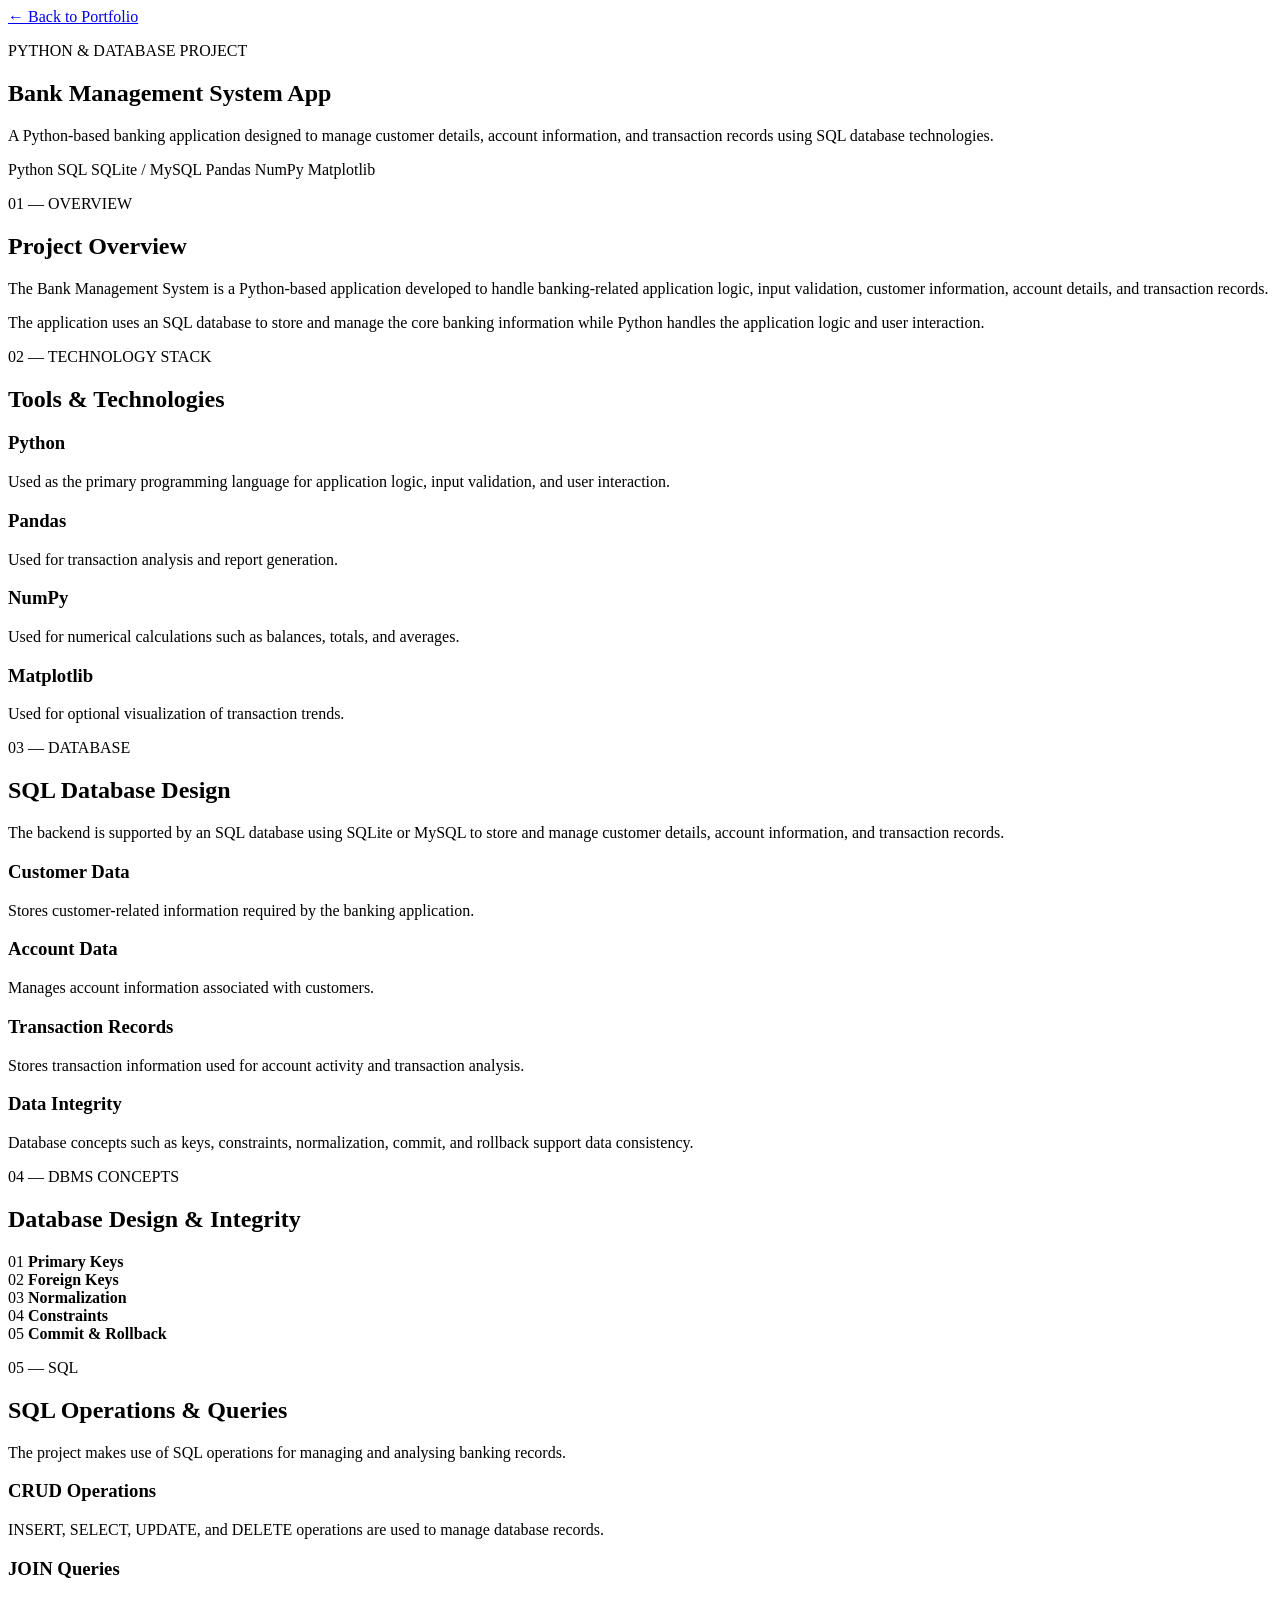
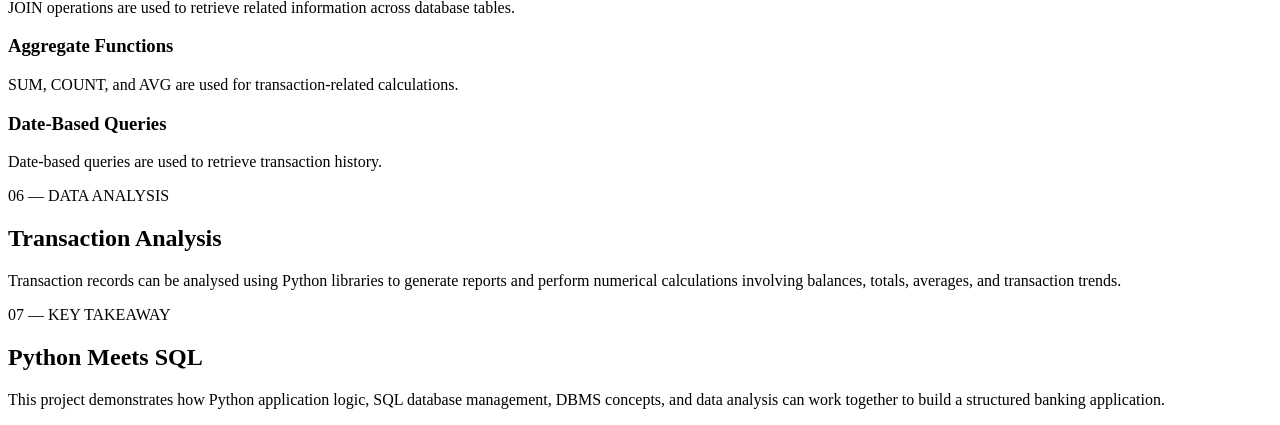
==== bank-management.html @ 498577bf "Add files via upload" ====
<!DOCTYPE html>
<html lang="en">
<head>
    <meta charset="UTF-8">
    <meta name="viewport" content="width=device-width, initial-scale=1.0">
    <title>Bank Management System | Tanvi Waje</title>
</head><link rel="stylesheet" href="../css/style.css">
<body>
    <!-- =========================================
     BANK MANAGEMENT SYSTEM CASE STUDY
     ========================================= -->

<header class="case-study-nav">

    <a href="../index.html" class="back-link">
        ← Back to Portfolio
    </a>

</header>


<main class="case-study">


    <!-- HERO -->

    <section class="case-hero">

        <p class="section-label">
            PYTHON & DATABASE PROJECT
        </p>

        <h1>
            Bank Management System App
        </h1>

        <p class="case-intro">
            A Python-based banking application designed to manage
            customer details, account information, and transaction
            records using SQL database technologies.
        </p>

        <div class="case-tags">

            <span>Python</span>
            <span>SQL</span>
            <span>SQLite / MySQL</span>
            <span>Pandas</span>
            <span>NumPy</span>
            <span>Matplotlib</span>

        </div>

    </section>


    <!-- OVERVIEW -->

    <section class="case-section">

        <p class="section-label">
            01 — OVERVIEW
        </p>

        <h2>Project Overview</h2>

        <p>
            The Bank Management System is a Python-based application
            developed to handle banking-related application logic,
            input validation, customer information, account details,
            and transaction records.
        </p>

        <p>
            The application uses an SQL database to store and manage
            the core banking information while Python handles the
            application logic and user interaction.
        </p>

    </section>


    <!-- TECHNOLOGY -->

    <section class="case-section">

        <p class="section-label">
            02 — TECHNOLOGY STACK
        </p>

        <h2>Tools & Technologies</h2>

        <div class="case-feature-grid">


            <div class="case-feature">

                <h3>Python</h3>

                <p>
                    Used as the primary programming language for
                    application logic, input validation, and
                    user interaction.
                </p>

            </div>


            <div class="case-feature">

                <h3>Pandas</h3>

                <p>
                    Used for transaction analysis and
                    report generation.
                </p>

            </div>


            <div class="case-feature">

                <h3>NumPy</h3>

                <p>
                    Used for numerical calculations such as
                    balances, totals, and averages.
                </p>

            </div>


            <div class="case-feature">

                <h3>Matplotlib</h3>

                <p>
                    Used for optional visualization of
                    transaction trends.
                </p>

            </div>

        </div>

    </section>


    <!-- DATABASE -->

    <section class="case-section">

        <p class="section-label">
            03 — DATABASE
        </p>

        <h2>SQL Database Design</h2>

        <p>
            The backend is supported by an SQL database using
            SQLite or MySQL to store and manage customer details,
            account information, and transaction records.
        </p>


        <div class="case-feature-grid">


            <div class="case-feature">

                <h3>Customer Data</h3>

                <p>
                    Stores customer-related information required
                    by the banking application.
                </p>

            </div>


            <div class="case-feature">

                <h3>Account Data</h3>

                <p>
                    Manages account information associated with
                    customers.
                </p>

            </div>


            <div class="case-feature">

                <h3>Transaction Records</h3>

                <p>
                    Stores transaction information used for
                    account activity and transaction analysis.
                </p>

            </div>


            <div class="case-feature">

                <h3>Data Integrity</h3>

                <p>
                    Database concepts such as keys, constraints,
                    normalization, commit, and rollback support
                    data consistency.
                </p>

            </div>

        </div>

    </section>


    <!-- DBMS CONCEPTS -->

    <section class="case-section">

        <p class="section-label">
            04 — DBMS CONCEPTS
        </p>

        <h2>Database Design & Integrity</h2>

        <div class="model-list">


            <div class="model-item">

                <span>01</span>

                <strong>
                    Primary Keys
                </strong>

            </div>


            <div class="model-item">

                <span>02</span>

                <strong>
                    Foreign Keys
                </strong>

            </div>


            <div class="model-item">

                <span>03</span>

                <strong>
                    Normalization
                </strong>

            </div>


            <div class="model-item">

                <span>04</span>

                <strong>
                    Constraints
                </strong>

            </div>


            <div class="model-item">

                <span>05</span>

                <strong>
                    Commit & Rollback
                </strong>

            </div>


        </div>

    </section>


    <!-- SQL OPERATIONS -->

    <section class="case-section">

        <p class="section-label">
            05 — SQL
        </p>

        <h2>SQL Operations & Queries</h2>

        <p>
            The project makes use of SQL operations for managing
            and analysing banking records.
        </p>


        <div class="case-feature-grid">


            <div class="case-feature">

                <h3>CRUD Operations</h3>

                <p>
                    INSERT, SELECT, UPDATE, and DELETE operations
                    are used to manage database records.
                </p>

            </div>


            <div class="case-feature">

                <h3>JOIN Queries</h3>

                <p>
                    JOIN operations are used to retrieve related
                    information across database tables.
                </p>

            </div>


            <div class="case-feature">

                <h3>Aggregate Functions</h3>

                <p>
                    SUM, COUNT, and AVG are used for
                    transaction-related calculations.
                </p>

            </div>


            <div class="case-feature">

                <h3>Date-Based Queries</h3>

                <p>
                    Date-based queries are used to retrieve
                    transaction history.
                </p>

            </div>

        </div>

    </section>


    <!-- DATA ANALYSIS -->

    <section class="case-section">

        <p class="section-label">
            06 — DATA ANALYSIS
        </p>

        <h2>Transaction Analysis</h2>

        <p>
            Transaction records can be analysed using Python
            libraries to generate reports and perform numerical
            calculations involving balances, totals, averages,
            and transaction trends.
        </p>

    </section>


    <!-- KEY TAKEAWAY -->

    <section class="case-section case-highlight">

        <p class="section-label">
            07 — KEY TAKEAWAY
        </p>

        <h2>Python Meets SQL</h2>

        <p>
            This project demonstrates how Python application logic,
            SQL database management, DBMS concepts, and data analysis
            can work together to build a structured banking application.
        </p>

    </section>


</main>
</body>
</html>
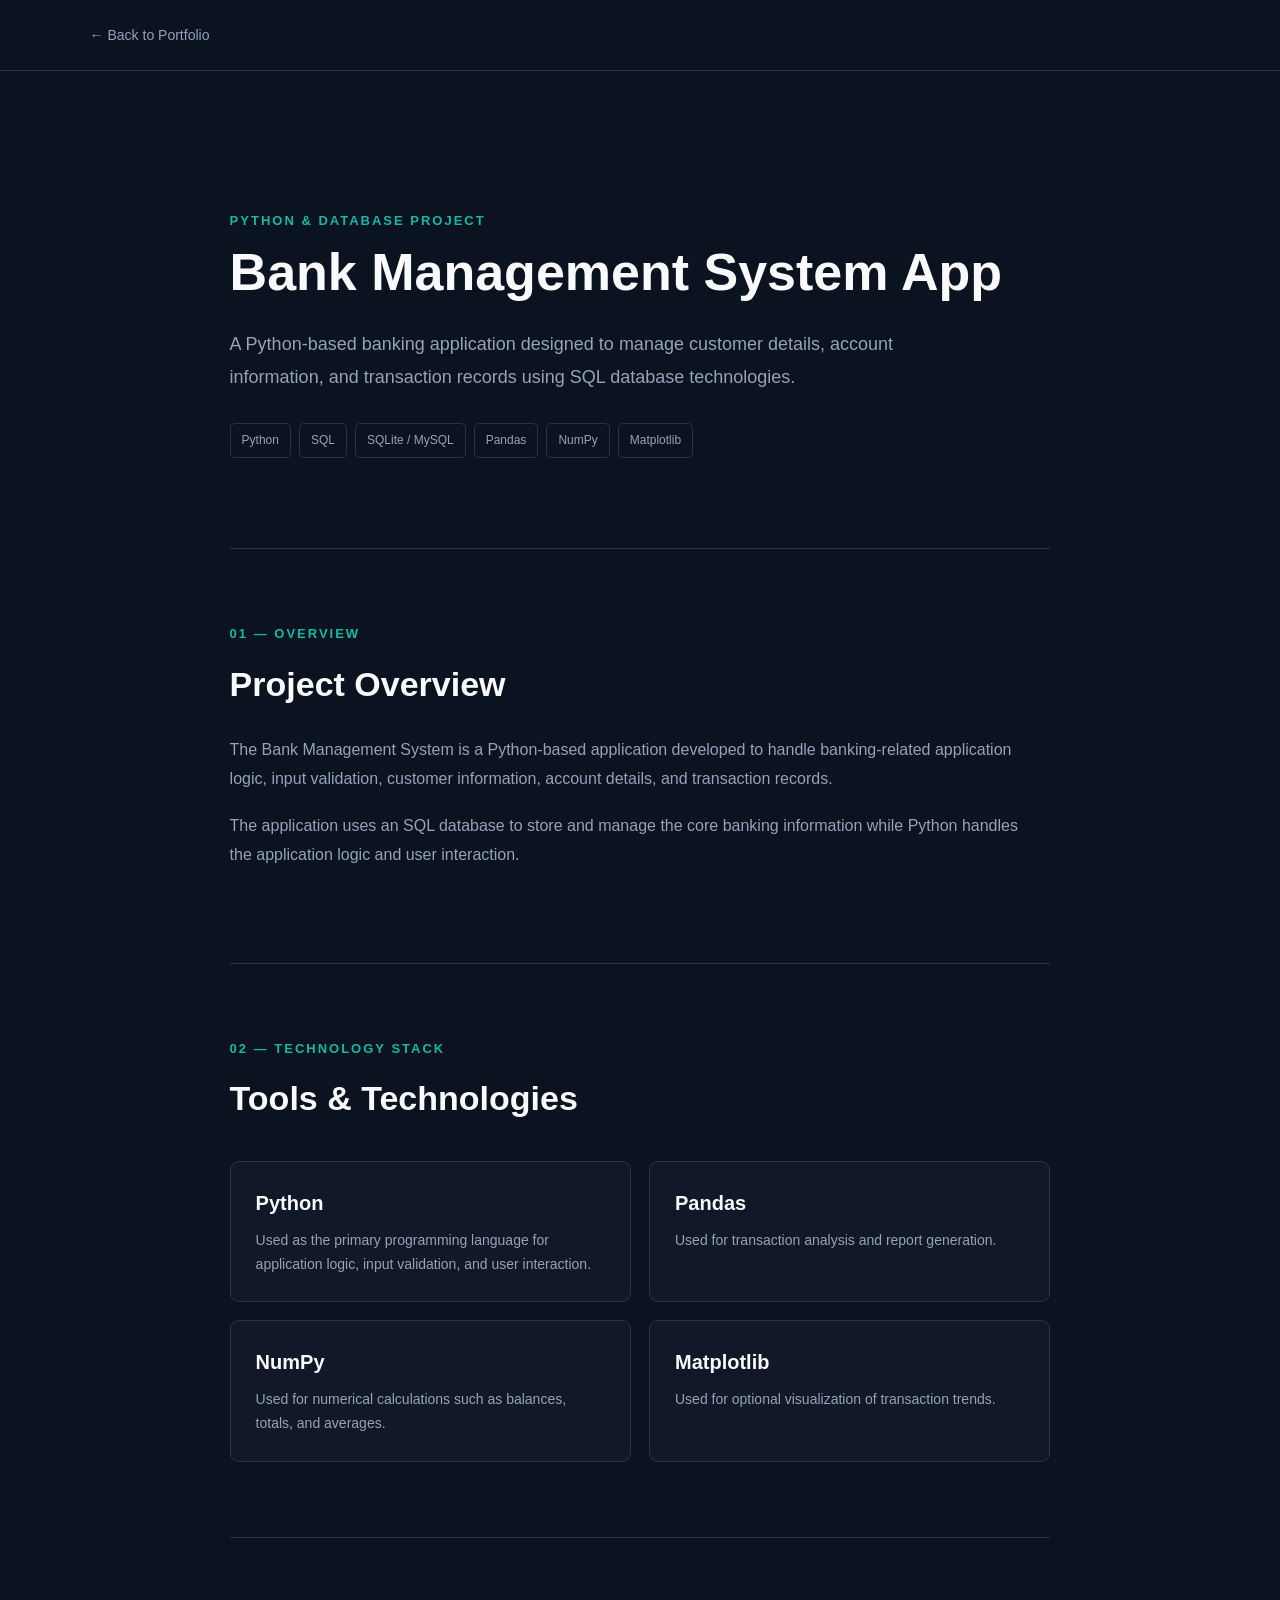
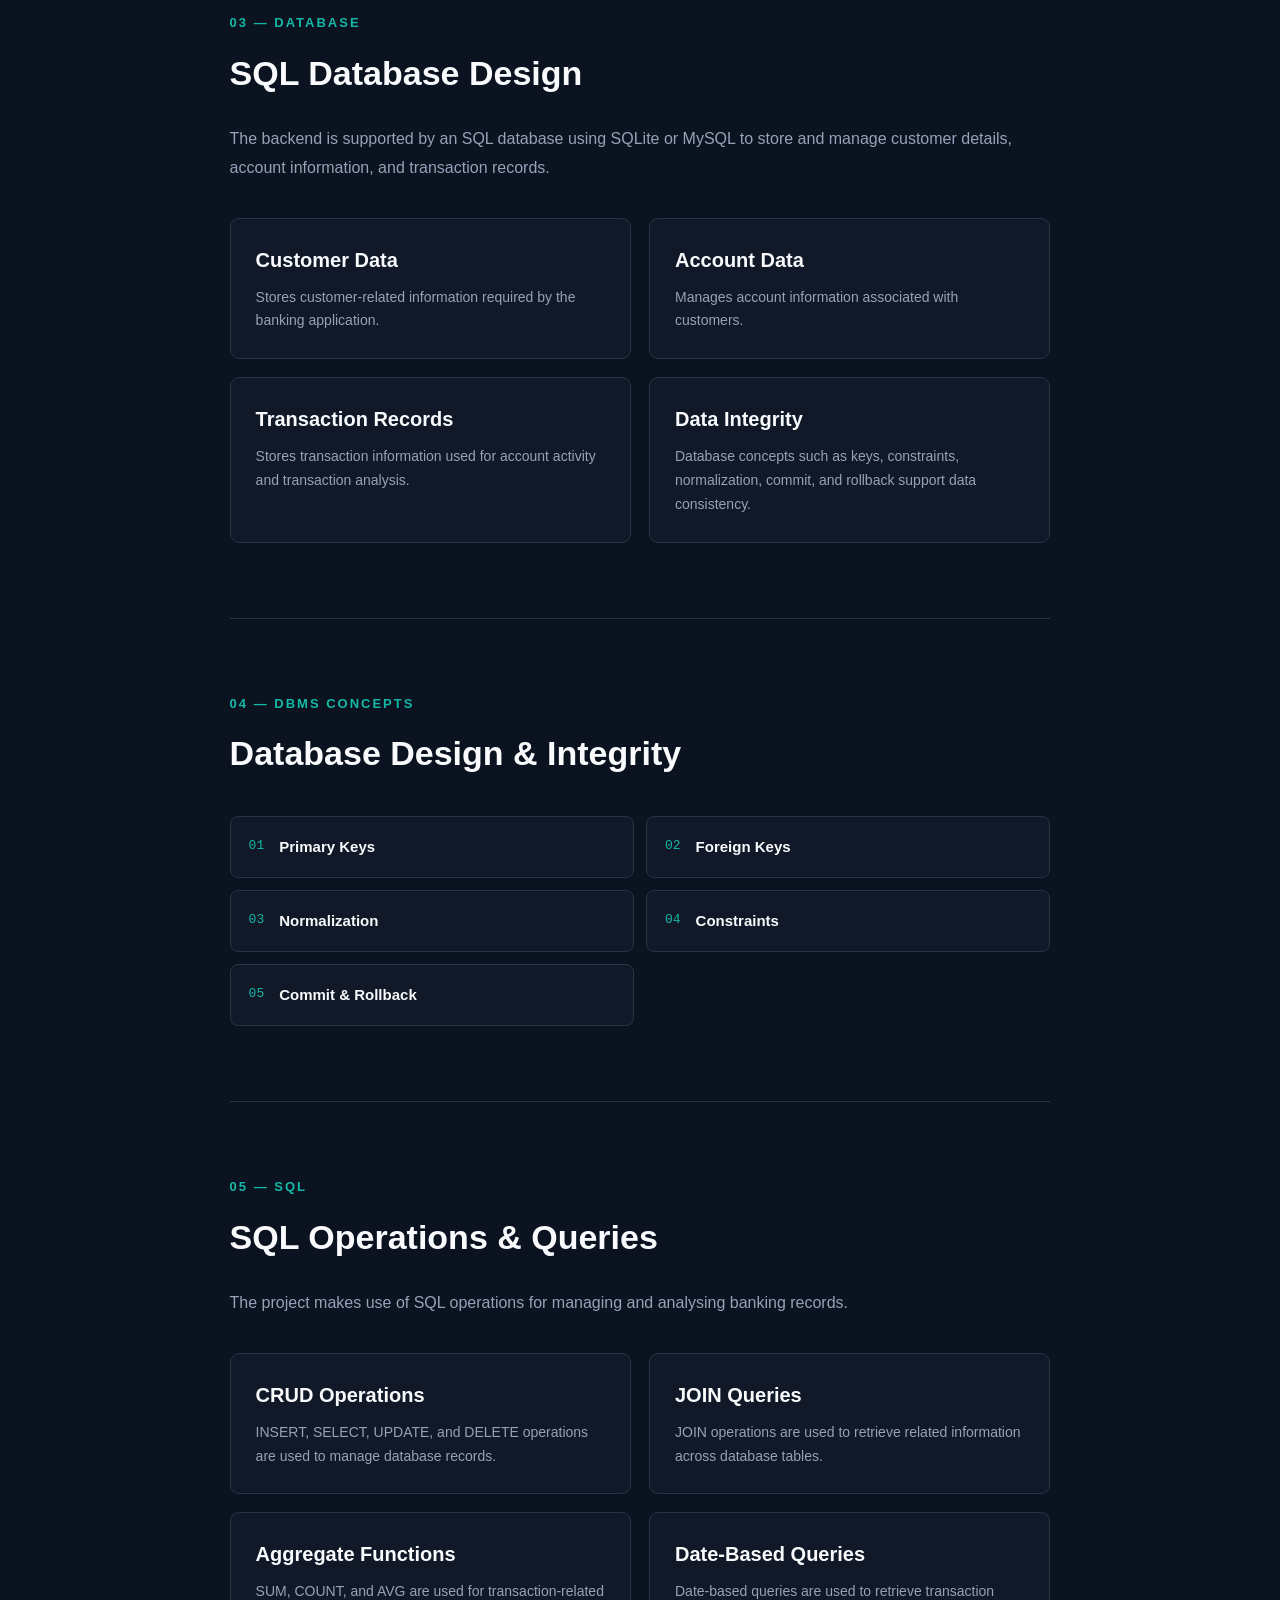
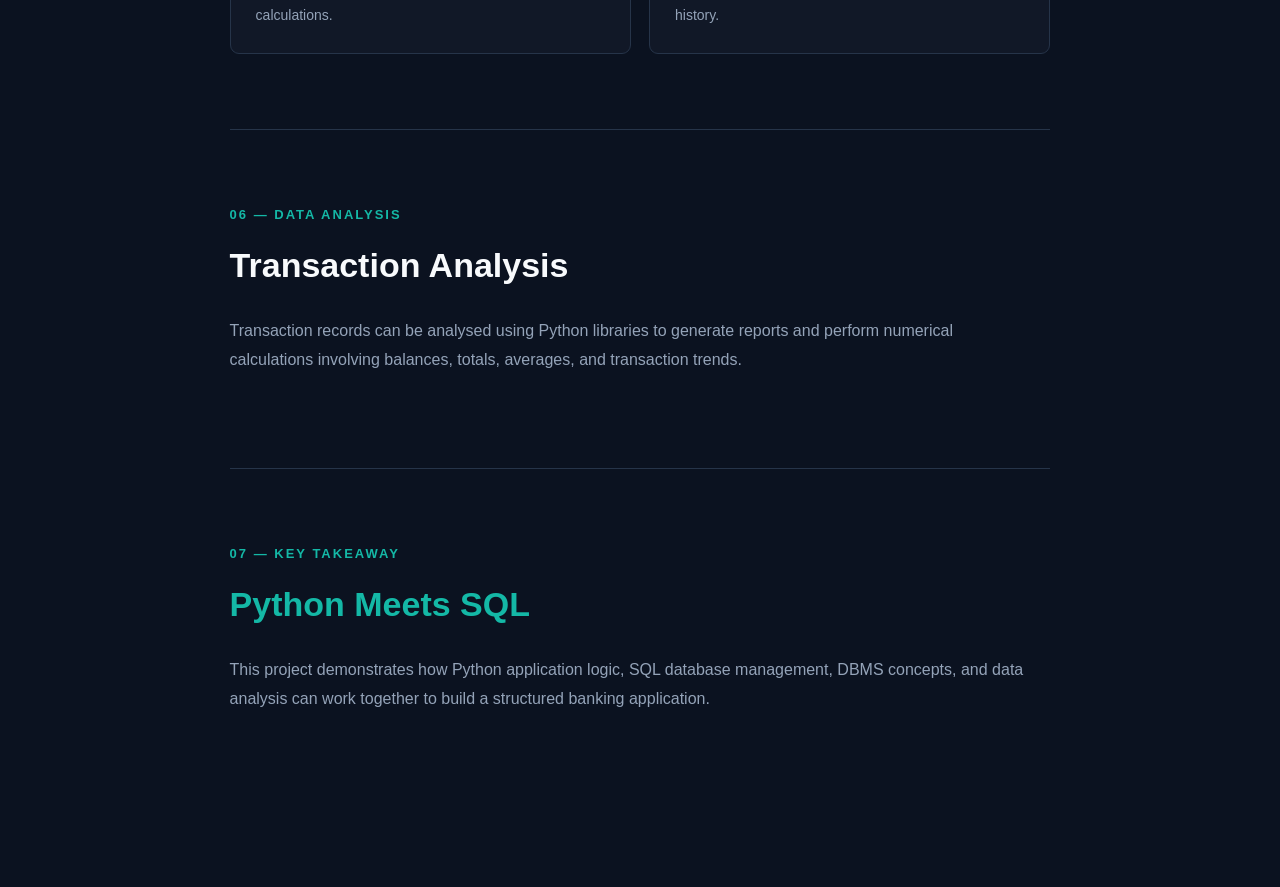
==== commit 4b7691f0: "Update bank-management.html" ====
--- a/bank-management.html
+++ b/bank-management.html
@@ -4,7 +4,7 @@
     <meta charset="UTF-8">
     <meta name="viewport" content="width=device-width, initial-scale=1.0">
     <title>Bank Management System | Tanvi Waje</title>
-</head><link rel="stylesheet" href="../css/style.css">
+</head><link rel="stylesheet" href="style.css">
 <body>
     <!-- =========================================
      BANK MANAGEMENT SYSTEM CASE STUDY
@@ -404,4 +404,4 @@
 
 </main>
 </body>
-</html>+</html>
--- a/style.css
+++ b/style.css
@@ -0,0 +1,1308 @@
+/* =========================================
+   GLOBAL SETTINGS
+   ========================================= */
+
+* {
+    margin: 0;
+    padding: 0;
+    box-sizing: border-box;
+}
+
+html {
+    scroll-behavior: smooth;
+}
+
+body {
+    background-color: #0B1220;
+    color: #F8FAFC;
+    font-family: Arial, sans-serif;
+    line-height: 1.6;
+}
+h1 {
+    font-size: 48px;
+    color: #F8FAFC;
+    margin-bottom: 10px;
+}
+
+p {
+    font-size: 20px;
+    color: #94A3B8;
+}
+/* =========================================
+   NAVIGATION BAR
+   ========================================= */
+
+.navbar {
+    width: 100%;
+    padding: 18px 7%;
+    display: flex;
+    align-items: center;
+    justify-content: space-between;
+
+    background-color: rgba(11, 18, 32, 0.92);
+    backdrop-filter: blur(12px);
+    -webkit-backdrop-filter: blur(12px);
+
+    border-bottom: 1px solid rgba(38, 52, 73, 0.7);
+
+    position: sticky;
+    top: 0;
+    z-index: 1000;
+}
+
+.logo {
+    font-size: 26px;
+    font-weight: bold;
+    color: #14B8A6;
+}
+
+.nav-links {
+    display: flex;
+    list-style: none;
+    gap: 28px;
+}
+
+.nav-links a {
+    text-decoration: none;
+    color: #94A3B8;
+    font-size: 15px;
+    transition: 0.3s;
+}
+
+.nav-links a:hover {
+    color: #14B8A6;
+}
+
+.resume-btn {
+    text-decoration: none;
+    color: #0B1220;
+    background-color: #14B8A6;
+    padding: 10px 18px;
+    border-radius: 6px;
+    font-weight: 600;
+    transition: 0.3s;
+}
+
+.resume-btn:hover {
+    background-color: #2DD4BF;
+}
+
+/* =========================================
+   HERO SECTION
+   ========================================= */
+
+.hero {
+    min-height: calc(100vh - 75px);
+
+    padding: 90px 7%;
+
+    display: flex;
+    align-items: center;
+    justify-content: space-between;
+
+    gap: 70px;
+
+    background:
+        radial-gradient(
+            circle at 80% 45%,
+            rgba(20, 184, 166, 0.10),
+            transparent 32%
+        ),
+        #0B1220;
+}
+
+.hero::before {
+    content: "";
+    position: absolute;
+    width: 450px;
+    height: 450px;
+    background-color: #14B8A6;
+    opacity: 0.04;
+    border-radius: 50%;
+    top: -150px;
+    right: -100px;
+    filter: blur(40px);
+}
+
+.hero-content {
+    max-width: 700px;
+}
+
+.hero-label {
+    display: inline-block;
+
+    margin-bottom: 18px;
+
+    color: #14B8A6;
+
+    font-size: 13px;
+    font-weight: 700;
+
+    letter-spacing: 2px;
+    text-transform: uppercase;
+}
+
+.hero h1 {
+    margin: 0 0 18px;
+
+    color: #F8FAFC;
+
+    font-size: clamp(48px, 6vw, 76px);
+    font-weight: 700;
+
+    line-height: 1.05;
+    letter-spacing: -2px;
+}
+
+.hero h1 span {
+    color: #14B8A6;
+}
+
+.hero h2 {
+    margin-bottom: 20px;
+
+    color: #E2E8F0;
+
+    font-size: clamp(24px, 3vw, 34px);
+    font-weight: 600;
+
+    line-height: 1.3;
+}
+
+.hero-description {
+    max-width: 650px;
+
+    margin-bottom: 30px;
+
+    color: #94A3B8;
+
+    font-size: 17px;
+    line-height: 1.8;
+}
+
+.hero-buttons {
+    display: flex;
+
+    gap: 14px;
+
+    margin-bottom: 30px;
+
+    flex-wrap: wrap;
+}
+
+.primary-btn,
+.secondary-btn {
+    display: inline-flex;
+    align-items: center;
+    justify-content: center;
+
+    padding: 13px 24px;
+
+    border-radius: 8px;
+
+    text-decoration: none;
+
+    font-size: 14px;
+    font-weight: 600;
+
+    transition: all 0.3s ease;
+}
+.primary-btn {
+    background-color: #14B8A6;
+    color: #0B1220;
+
+    box-shadow: 0 5px 18px rgba(20, 184, 166, 0.15);
+}
+.primary-btn:hover {
+    background-color: #2DD4BF;
+
+    transform: translateY(-3px);
+
+    box-shadow: 0 8px 24px rgba(20, 184, 166, 0.25);
+}
+
+.secondary-btn {
+    border: 1px solid #263449;
+
+    color: #F8FAFC;
+
+    background-color: #111827;
+
+    box-shadow: 0 4px 14px rgba(0, 0, 0, 0.12);
+}
+
+.secondary-btn:hover {
+    border-color: #14B8A6;
+
+    color: #14B8A6;
+
+    transform: translateY(-3px);
+
+    box-shadow: 0 7px 20px rgba(20, 184, 166, 0.10);
+}
+
+.social-links {
+    display: flex;
+    gap: 25px;
+}
+
+.social-links a {
+    color: #94A3B8;
+    text-decoration: none;
+    font-size: 15px;
+    transition: 0.3s;
+}
+
+.social-links a:hover {
+    color: #14B8A6;
+}
+
+
+/* =========================================
+   HERO PROFILE IMAGE
+   ========================================= */
+
+.hero-image {
+    display: flex;
+    justify-content: center;
+    align-items: center;
+}
+
+.image-border {
+    width: 330px;
+    height: 330px;
+    border-radius: 50%;
+    padding: 6px;
+    border: 2px solid #14B8A6;
+    display: flex;
+    justify-content: center;
+    align-items: center;
+    box-shadow: 0 0 40px rgba(20, 184, 166, 0.12);
+}
+
+.image-border img {
+    width: 100%;
+    height: 100%;
+    object-fit: cover;
+    border-radius: 50%;
+}
+
+/* =========================================
+   HERO HIGHLIGHTS
+   ========================================= */
+
+.hero-highlights {
+    display: flex;
+    gap: 12px;
+    margin-top: 35px;
+    flex-wrap: wrap;
+}
+
+.highlight {
+    min-width: 150px;
+    padding: 14px 16px;
+    background-color: #111827;
+    border: 1px solid #263449;
+    border-radius: 8px;
+    transition: 0.3s;
+}
+
+.highlight:hover {
+    border-color: #14B8A6;
+    transform: translateY(-3px);
+}
+
+.highlight strong {
+    display: block;
+    color: #F8FAFC;
+    font-size: 14px;
+    margin-bottom: 3px;
+}
+
+.highlight span {
+    color: #94A3B8;
+    font-size: 12px;
+}
+/* =========================================
+   GENERAL SECTION SETTINGS
+   ========================================= */
+
+.section {
+    padding: 100px 7%;
+}
+
+.section-heading {
+    max-width: 700px;
+    margin-bottom: 55px;
+}
+
+.section-label {
+    color: #14B8A6;
+    font-size: 13px;
+    font-weight: 700;
+    letter-spacing: 2px;
+    margin-bottom: 12px;
+}
+
+.section-heading h2 {
+    font-size: 40px;
+    line-height: 1.2;
+    color: #F8FAFC;
+    margin-bottom: 15px;
+}
+
+.section-intro {
+    color: #94A3B8;
+    font-size: 16px;
+}
+
+
+/* =========================================
+   ABOUT SECTION
+   ========================================= */
+
+.about {
+    background-color: #111827;
+    border-top: 1px solid #172033;
+    border-bottom: 1px solid #172033;
+}
+
+.about-content {
+    display: grid;
+    grid-template-columns: 1.2fr 0.8fr;
+    gap: 70px;
+    align-items: start;
+}
+
+.about-text p {
+    color: #94A3B8;
+    font-size: 17px;
+    margin-bottom: 22px;
+    line-height: 1.8;
+}
+
+.about-cards {
+    display: grid;
+    gap: 18px;
+}
+
+.about-card {
+    background-color: #0B1220;
+    border: 1px solid #263449;
+    border-radius: 10px;
+    padding: 25px;
+    transition: 0.3s;
+}
+
+.about-card:hover {
+    border-color: #14B8A6;
+    transform: translateY(-4px);
+}
+
+.card-number {
+    color: #14B8A6;
+    font-family: monospace;
+    font-size: 13px;
+}
+
+.about-card h3 {
+    color: #F8FAFC;
+    font-size: 21px;
+    margin: 12px 0 8px;
+}
+
+.about-card p {
+    color: #F8FAFC;
+    font-size: 15px;
+    margin-bottom: 5px;
+}
+
+.about-card small {
+    color: #94A3B8;
+    font-size: 13px;
+}
+
+/* =========================================
+   SKILLS SECTION
+   ========================================= */
+
+.skills {
+    background-color: #0B1220;
+}
+
+.skills-grid {
+    display: grid;
+    grid-template-columns: repeat(2, 1fr);
+    gap: 22px;
+}
+
+.skill-card {
+    background-color: #111827;
+    border: 1px solid #263449;
+    border-radius: 10px;
+    padding: 30px;
+    transition: 0.3s ease;
+}
+
+.skill-card:hover {
+    border-color: #14B8A6;
+    transform: translateY(-5px);
+}
+
+.skill-icon {
+    width: 42px;
+    height: 42px;
+    display: flex;
+    align-items: center;
+    justify-content: center;
+    border: 1px solid #14B8A6;
+    border-radius: 8px;
+    color: #14B8A6;
+    font-family: monospace;
+    font-size: 13px;
+    margin-bottom: 20px;
+}
+
+.skill-card h3 {
+    color: #F8FAFC;
+    font-size: 22px;
+    margin-bottom: 12px;
+}
+
+.skill-card p {
+    color: #94A3B8;
+    font-size: 15px;
+    line-height: 1.7;
+    margin-bottom: 22px;
+}
+
+.skill-tags {
+    display: flex;
+    flex-wrap: wrap;
+    gap: 8px;
+}
+
+.skill-tags span {
+    padding: 6px 10px;
+    background-color: #0B1220;
+    border: 1px solid #263449;
+    border-radius: 5px;
+    color: #94A3B8;
+    font-size: 12px;
+    transition: 0.3s;
+}
+
+.skill-tags span:hover {
+    color: #14B8A6;
+    border-color: #14B8A6;
+}
+
+/* =========================================
+   EXPERIENCE SECTION
+   ========================================= */
+
+.experience {
+    background-color: #111827;
+}
+
+.experience-timeline {
+    position: relative;
+    max-width: 900px;
+    margin: 0 auto;
+    padding-left: 35px;
+}
+
+.timeline-line {
+    position: absolute;
+    left: 7px;
+    top: 5px;
+    bottom: 5px;
+    width: 1px;
+    background-color: #263449;
+}
+
+.experience-item {
+    position: relative;
+    padding-bottom: 30px;
+}
+
+.timeline-dot {
+    position: absolute;
+    left: -35px;
+    top: 5px;
+    width: 15px;
+    height: 15px;
+    border-radius: 50%;
+    background-color: #14B8A6;
+    border: 3px solid #111827;
+    box-shadow: 0 0 0 1px #14B8A6;
+}
+
+.experience-date {
+    color: #14B8A6;
+    font-family: monospace;
+    font-size: 13px;
+    letter-spacing: 1px;
+    margin-bottom: 10px;
+}
+
+.experience-card {
+    background-color: #0B1220;
+    border: 1px solid #263449;
+    border-radius: 10px;
+    padding: 30px;
+    transition: 0.3s ease;
+}
+
+.experience-card:hover {
+    border-color: #14B8A6;
+    transform: translateX(5px);
+}
+
+.experience-role {
+    color: #14B8A6;
+    font-size: 13px;
+    font-weight: 700;
+    letter-spacing: 1.5px;
+    margin-bottom: 8px;
+}
+
+.experience-card h3 {
+    color: #F8FAFC;
+    font-size: 25px;
+    margin-bottom: 8px;
+}
+
+.experience-project {
+    color: #F8FAFC;
+    font-size: 15px;
+    margin-bottom: 15px;
+}
+
+.experience-description {
+    color: #94A3B8;
+    font-size: 15px;
+    line-height: 1.7;
+    margin-bottom: 20px;
+}
+
+.experience-tags {
+    display: flex;
+    flex-wrap: wrap;
+    gap: 8px;
+    margin-bottom: 25px;
+}
+
+.experience-tags span {
+    padding: 6px 10px;
+    border: 1px solid #263449;
+    border-radius: 5px;
+    color: #94A3B8;
+    font-size: 12px;
+}
+
+.experience-link {
+    color: #14B8A6;
+    text-decoration: none;
+    font-size: 14px;
+    font-weight: 600;
+}
+
+.experience-link:hover {
+    color: #2DD4BF;
+}
+
+/* =========================================
+   PROJECTS SECTION
+   ========================================= */
+
+.projects {
+    background-color: #0B1220;
+}
+
+.projects-grid {
+    display: grid;
+    grid-template-columns: repeat(2, 1fr);
+    gap: 22px;
+}
+
+.project-card {
+    background-color: #111827;
+    border: 1px solid #263449;
+    border-radius: 10px;
+    padding: 30px;
+    display: flex;
+    flex-direction: column;
+    min-height: 350px;
+    transition: 0.3s ease;
+}
+
+.project-card:hover {
+    border-color: #14B8A6;
+    transform: translateY(-5px);
+}
+
+.project-top {
+    display: flex;
+    justify-content: space-between;
+    align-items: center;
+    margin-bottom: 25px;
+}
+
+.project-number {
+    color: #14B8A6;
+    font-family: monospace;
+    font-size: 14px;
+}
+
+.project-type {
+    color: #64748B;
+    font-size: 11px;
+    letter-spacing: 1.2px;
+    font-weight: 600;
+}
+
+.project-card h3 {
+    color: #F8FAFC;
+    font-size: 24px;
+    margin-bottom: 15px;
+}
+
+.project-card > p {
+    color: #94A3B8;
+    font-size: 15px;
+    line-height: 1.7;
+    margin-bottom: 25px;
+}
+
+.project-tags {
+    display: flex;
+    flex-wrap: wrap;
+    gap: 8px;
+    margin-top: auto;
+    margin-bottom: 25px;
+}
+
+.project-tags span {
+    padding: 6px 10px;
+    border: 1px solid #263449;
+    border-radius: 5px;
+    color: #94A3B8;
+    font-size: 12px;
+}
+
+.project-link {
+    color: #14B8A6;
+    text-decoration: none;
+    font-size: 14px;
+    font-weight: 600;
+}
+
+.project-link:hover {
+    color: #2DD4BF;
+}
+
+/* =========================================
+   PROJECT CASE STUDY
+   ========================================= */
+
+.case-study-nav {
+    width: 100%;
+    padding: 22px 7%;
+    border-bottom: 1px solid #263449;
+    background-color: #0B1220;
+}
+
+.back-link {
+    color: #94A3B8;
+    text-decoration: none;
+    font-size: 14px;
+    transition: 0.3s;
+}
+
+.back-link:hover {
+    color: #14B8A6;
+}
+
+
+.case-study {
+    max-width: 1000px;
+    margin: 0 auto;
+    padding: 80px 7%;
+}
+
+
+.case-hero {
+    padding: 60px 0 90px;
+    border-bottom: 1px solid #263449;
+}
+
+
+.case-hero h1 {
+    max-width: 850px;
+    font-size: 52px;
+    line-height: 1.15;
+    margin-bottom: 25px;
+}
+
+
+.case-intro {
+    max-width: 750px;
+    color: #94A3B8;
+    font-size: 18px;
+    line-height: 1.8;
+    margin-bottom: 30px;
+}
+
+
+.case-tags {
+    display: flex;
+    flex-wrap: wrap;
+    gap: 8px;
+}
+
+
+.case-tags span {
+    padding: 7px 11px;
+    border: 1px solid #263449;
+    border-radius: 5px;
+    color: #94A3B8;
+    font-size: 12px;
+}
+
+
+.case-section {
+    padding: 75px 0;
+    border-bottom: 1px solid #263449;
+}
+
+
+.case-section h2 {
+    color: #F8FAFC;
+    font-size: 34px;
+    margin-bottom: 25px;
+}
+
+
+.case-section > p:not(.section-label) {
+    max-width: 800px;
+    color: #94A3B8;
+    font-size: 16px;
+    line-height: 1.8;
+    margin-bottom: 18px;
+}
+
+
+.case-feature-grid {
+    display: grid;
+    grid-template-columns: repeat(2, 1fr);
+    gap: 18px;
+    margin-top: 35px;
+}
+
+
+.case-feature {
+    background-color: #111827;
+    border: 1px solid #263449;
+    border-radius: 9px;
+    padding: 25px;
+    transition: 0.3s;
+}
+
+
+.case-feature:hover {
+    border-color: #14B8A6;
+    transform: translateY(-3px);
+}
+
+
+.case-feature h3 {
+    color: #F8FAFC;
+    font-size: 20px;
+    margin-bottom: 10px;
+}
+
+
+.case-feature p {
+    color: #94A3B8;
+    font-size: 14px;
+    line-height: 1.7;
+}
+
+
+.model-list {
+    display: grid;
+    grid-template-columns: repeat(2, 1fr);
+    gap: 12px;
+    margin-top: 35px;
+}
+
+
+.model-item {
+    display: flex;
+    align-items: center;
+    gap: 15px;
+    padding: 18px;
+    background-color: #111827;
+    border: 1px solid #263449;
+    border-radius: 8px;
+}
+
+
+.model-item span {
+    color: #14B8A6;
+    font-family: monospace;
+    font-size: 13px;
+}
+
+
+.model-item strong {
+    color: #F8FAFC;
+    font-size: 15px;
+}
+
+
+.case-highlight {
+    border-bottom: none;
+}
+
+
+.case-highlight h2 {
+    color: #14B8A6;
+}
+
+/* =========================================
+   MODEL EVALUATION NOTE
+   ========================================= */
+
+.evaluation-note {
+    margin-top: 30px;
+    padding: 25px;
+    background-color: #111827;
+    border-left: 3px solid #14B8A6;
+    border-radius: 6px;
+}
+
+.evaluation-note strong {
+    display: block;
+    color: #F8FAFC;
+    font-size: 16px;
+    margin-bottom: 10px;
+}
+
+.evaluation-note p {
+    color: #94A3B8;
+    font-size: 14px;
+    line-height: 1.7;
+    margin: 0;
+}
+
+/* =========================================
+   ABOUT SECTION
+   ========================================= */
+
+.about-content {
+    display: grid;
+    grid-template-columns: 1.4fr 1fr;
+    gap: 70px;
+    align-items: start;
+}
+
+
+.about-main p {
+    color: #94A3B8;
+    font-size: 16px;
+    line-height: 1.9;
+    margin-bottom: 22px;
+}
+
+
+.about-details {
+    display: flex;
+    flex-direction: column;
+    gap: 14px;
+}
+
+
+.about-detail {
+    padding: 22px;
+    background-color: #111827;
+    border: 1px solid #263449;
+    border-radius: 8px;
+}
+
+
+.about-detail span {
+    display: block;
+    color: #14B8A6;
+    font-size: 12px;
+    text-transform: uppercase;
+    letter-spacing: 1px;
+    margin-bottom: 8px;
+}
+
+
+.about-detail strong {
+    color: #F8FAFC;
+    font-size: 14px;
+    line-height: 1.5;
+}
+
+/* =========================================
+   SKILLS SECTION
+   ========================================= */
+
+.skills-grid {
+    display: grid;
+    grid-template-columns: repeat(2, 1fr);
+    gap: 20px;
+}
+
+
+.skill-card {
+    position: relative;
+    padding: 32px;
+    background-color: #111827;
+    border: 1px solid #263449;
+    border-radius: 10px;
+    transition: 0.3s ease;
+}
+
+
+.skill-card:hover {
+    border-color: #14B8A6;
+    transform: translateY(-4px);
+}
+
+
+.skill-card-number {
+    color: #14B8A6;
+    font-family: monospace;
+    font-size: 13px;
+    margin-bottom: 20px;
+}
+
+
+.skill-card h3 {
+    color: #F8FAFC;
+    font-size: 22px;
+    margin-bottom: 12px;
+}
+
+
+.skill-card p {
+    color: #94A3B8;
+    font-size: 14px;
+    line-height: 1.7;
+    margin-bottom: 22px;
+}
+
+
+.skill-tags {
+    display: flex;
+    flex-wrap: wrap;
+    gap: 8px;
+}
+
+
+.skill-tags span {
+    padding: 7px 10px;
+    background-color: #0B1220;
+    border: 1px solid #263449;
+    border-radius: 5px;
+    color: #CBD5E1;
+    font-size: 12px;
+}
+
+/* =========================================
+   EXPERIENCE SECTION
+   ========================================= */
+
+.experience-item {
+    padding: 38px;
+    background-color: #111827;
+    border: 1px solid #263449;
+    border-radius: 10px;
+}
+
+
+.experience-header {
+    display: flex;
+    justify-content: space-between;
+    align-items: flex-start;
+    gap: 30px;
+    padding-bottom: 30px;
+    border-bottom: 1px solid #263449;
+}
+
+
+.experience-role {
+    color: #14B8A6;
+    font-size: 14px;
+    font-weight: 600;
+    margin-bottom: 8px;
+}
+
+
+.experience-header h3 {
+    color: #F8FAFC;
+    font-size: 28px;
+}
+
+
+.experience-type {
+    padding: 7px 11px;
+    border: 1px solid #263449;
+    border-radius: 5px;
+    color: #94A3B8;
+    font-size: 11px;
+    letter-spacing: 1px;
+    white-space: nowrap;
+}
+
+
+.experience-content {
+    padding-top: 30px;
+}
+
+
+.experience-summary {
+    max-width: 850px;
+}
+
+
+.experience-summary p {
+    color: #CBD5E1;
+    font-size: 16px;
+    line-height: 1.8;
+}
+
+
+.experience-contributions {
+    margin-top: 35px;
+}
+
+
+.experience-contributions h4 {
+    color: #F8FAFC;
+    font-size: 16px;
+    margin-bottom: 18px;
+}
+
+
+.experience-contributions ul {
+    padding-left: 20px;
+    margin: 0;
+}
+
+
+.experience-contributions li {
+    color: #94A3B8;
+    font-size: 14px;
+    line-height: 1.8;
+    margin-bottom: 12px;
+}
+
+
+.experience-impact {
+    display: flex;
+    align-items: center;
+    gap: 22px;
+    margin-top: 35px;
+    padding: 25px;
+    border-left: 3px solid #14B8A6;
+    background-color: #0B1220;
+}
+
+
+.impact-number {
+    color: #14B8A6;
+    font-size: 38px;
+    font-weight: 700;
+}
+
+
+.experience-impact strong {
+    display: block;
+    color: #F8FAFC;
+    font-size: 15px;
+    margin-bottom: 5px;
+}
+
+
+.experience-impact p {
+    color: #94A3B8;
+    font-size: 13px;
+    line-height: 1.6;
+    margin: 0;
+}
+
+
+.experience-tech {
+    display: flex;
+    flex-wrap: wrap;
+    gap: 8px;
+    margin-top: 30px;
+    padding-top: 25px;
+    border-top: 1px solid #263449;
+}
+
+
+.experience-tech span {
+    padding: 7px 10px;
+    background-color: #0B1220;
+    border: 1px solid #263449;
+    border-radius: 5px;
+    color: #CBD5E1;
+    font-size: 12px;
+}
+
+/* =========================================
+   EDUCATION & CERTIFICATIONS
+   ========================================= */
+
+.education-grid {
+    display: grid;
+    grid-template-columns: repeat(2, 1fr);
+    gap: 20px;
+}
+
+
+.education-card {
+    padding: 32px;
+    background-color: #111827;
+    border: 1px solid #263449;
+    border-radius: 10px;
+    transition: 0.3s ease;
+}
+
+
+.education-card:hover {
+    border-color: #14B8A6;
+    transform: translateY(-4px);
+}
+
+
+.card-label {
+    color: #14B8A6;
+    font-size: 12px;
+    letter-spacing: 1px;
+    margin-bottom: 20px;
+}
+
+
+.education-card h3 {
+    color: #F8FAFC;
+    font-size: 22px;
+    margin-bottom: 12px;
+}
+
+
+.education-institution {
+    color: #CBD5E1;
+    font-size: 14px;
+    margin-bottom: 18px;
+}
+
+
+.education-date {
+    display: inline-block;
+    color: #94A3B8;
+    font-size: 12px;
+    padding-top: 15px;
+    border-top: 1px solid #263449;
+}
+
+/* =========================================
+   CONTACT SECTION
+   ========================================= */
+
+.contact-content {
+    display: grid;
+    grid-template-columns: repeat(3, 1fr);
+    gap: 18px;
+}
+
+
+.contact-card {
+    display: flex;
+    flex-direction: column;
+    padding: 30px;
+    background-color: #111827;
+    border: 1px solid #263449;
+    border-radius: 10px;
+    text-decoration: none;
+    transition: 0.3s ease;
+}
+
+
+.contact-card:hover {
+    border-color: #14B8A6;
+    transform: translateY(-4px);
+}
+
+
+.contact-label {
+    color: #14B8A6;
+    font-size: 11px;
+    letter-spacing: 1px;
+    margin-bottom: 16px;
+}
+
+
+.contact-card strong {
+    color: #F8FAFC;
+    font-size: 17px;
+    margin-bottom: 14px;
+}
+
+
+.contact-action {
+    color: #94A3B8;
+    font-size: 13px;
+}
+/* =========================================
+   CERTIFICATIONS
+   ========================================= */
+
+.certifications-card {
+    display: flex;
+    flex-direction: column;
+    gap: 18px;
+}
+
+
+.certificate-item {
+    padding: 18px 0;
+
+    border-bottom: 1px solid #263449;
+}
+
+
+.certificate-item:last-child {
+    border-bottom: none;
+    padding-bottom: 0;
+}
+
+
+.certificate-info h3 {
+    margin-bottom: 7px;
+
+    color: #F8FAFC;
+
+    font-size: 16px;
+    line-height: 1.4;
+}
+
+
+.certificate-info .education-institution {
+    margin-bottom: 7px;
+}
+
+
+.certificate-info .education-date {
+    color: #14B8A6;
+
+    font-size: 12px;
+    font-weight: 700;
+}
